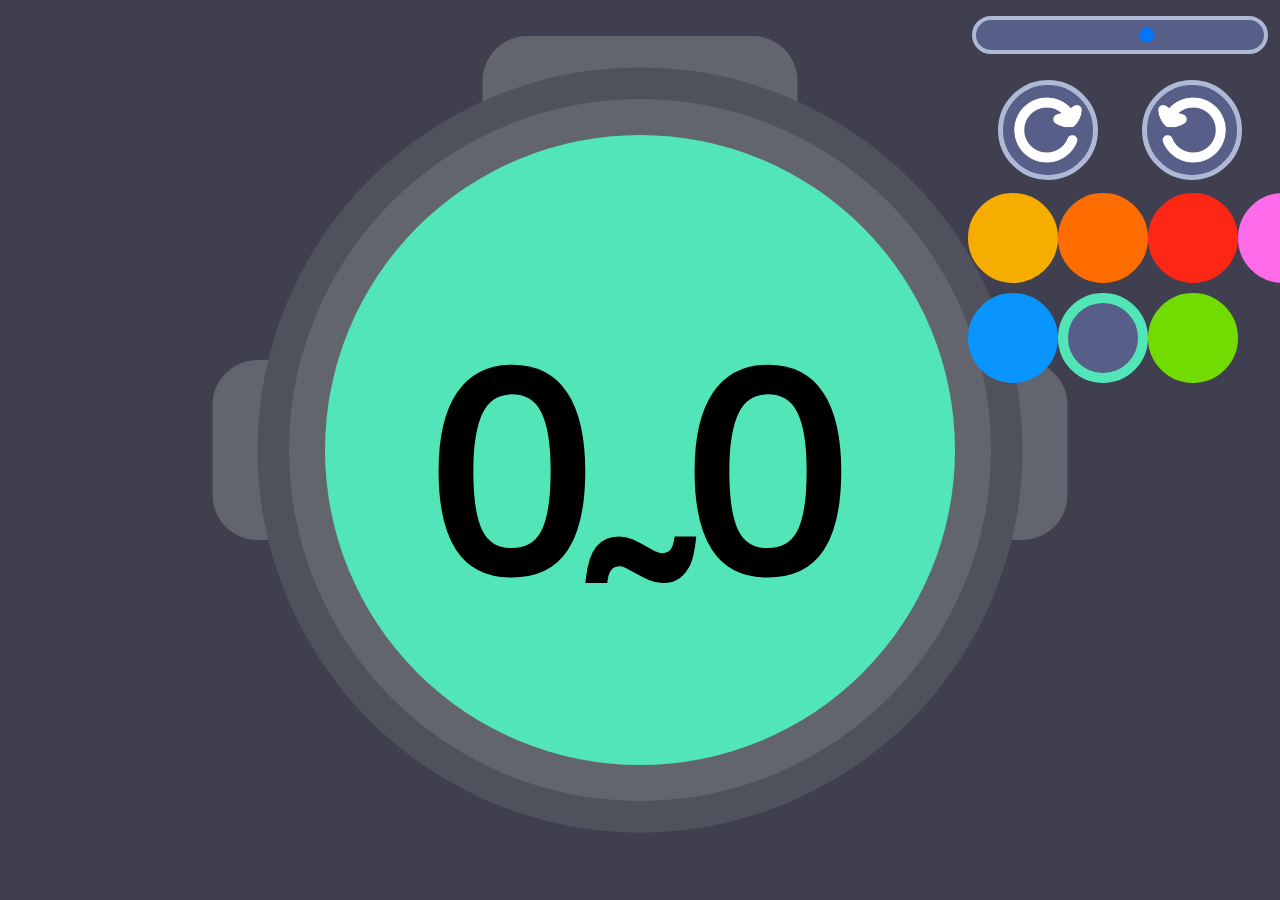
==== face/index.html @ ad53507c "face maker" ====
<!DOCTYPE html>
<html lang="en">
<head>
    <meta charset="UTF-8">
    <meta name="viewport" content="width=device-width, initial-scale=1.0">
    <title>CW Face Maker</title>
    <link rel="stylesheet" href="style.css">
</head>
<body>
    <div>
        <div id="visorTop"></div>
        <div id="visorSides"></div>
        <div id="visorOuter"></div>
        <div id="visorInner"></div>
    </div>
    <div id="face">
        <input id="faceText" style="font-size: 20vmin" contenteditable oninput="textChange()" value="0˜0">
    </div>

    <div id="controls">
        <input autocomplete="off" type="range" name="size" id="controlSize" min=20 max=40 step=4 oninput="sizeChange(this.value)"><br>
        <div id="controlButtons">
            <button><img src="rotate.png" ondragstart="return false" onclick="rotateChange(90)"></button>
            <button><img src="rotate.png" style="transform: scaleX(-1)" ondragstart="return false" onclick="rotateChange(-90)"></button>
        </div>
        <div id="controlColors">
            <input autocomplete="off" type="radio" class="color" name="color" color="Yellow" style="background: var(--colorYellow); border-color: var(--colorYellow)" oninput="colorChange(this)">
            <input autocomplete="off" type="radio" class="color" name="color"  color="Orange" style="background: var(--colorOrange); border-color: var(--colorOrange)" oninput="colorChange(this)">
            <input autocomplete="off" type="radio" class="color" name="color"  color="Red" style="background: var(--colorRed); border-color: var(--colorRed)" oninput="colorChange(this)">
            <input autocomplete="off" type="radio" class="color" name="color"  color="Pink" style="background: var(--colorPink); border-color: var(--colorPink)" oninput="colorChange(this)">
            <input autocomplete="off" type="radio" class="color" name="color"  color="Blue" style="background: var(--colorBlue); border-color: var(--colorBlue)" oninput="colorChange(this)">
            <input autocomplete="off" checked type="radio" class="color" name="color"  color="Aqua" style="background: var(--colorAqua); border-color: var(--colorAqua)" oninput="colorChange(this)">
            <input autocomplete="off" type="radio" class="color" name="color"  color="Green" style="background: var(--colorGreen); border-color: var(--colorGreen)" oninput="colorChange(this)">
        </div>
    </div>

    <script>
        const faceText = document.querySelector("#faceText")
        const controlSize = document.querySelector("#controlSize")
        const colors = document.querySelectorAll("input[type=radio]")

        let data = {
            rotation: 180,
            size: 32,
            color: "Aqua",
            text: "0˜0"
        }

        faceText.style = `font-size: ${data.size}vmin`
        faceText.value = data.text
        document.documentElement.style.setProperty("--faceRotation", data.rotation + "deg")

        function sizeChange(value){
            data.size = value
            faceText.style = `font-size: ${data.size}vmin`
        }

        function rotateChange(value){
            data.rotation += value
            data.rotation %= 360
            document.documentElement.style.setProperty("--faceRotation", data.rotation + "deg")
        }

        function textChange(){
            text = faceText.value.substring(0, 3)
            faceText.value = text
        }

        function colorChange(element){
            data.color = element.getAttribute("color")
            faceText.parentElement.style.backgroundColor = `var(--color${data.color})`
            for(let color of colors) color.removeAttribute("checked")
            element.setAttribute("checked", "")
        }
    </script>
</body>
</html>
---- face/style.css ----
@font-face {
    font-family: LiberationSans;
    src: url(LiberationSans.ttf);
}

:root {
    --faceRotation: 90deg;

    --colorYellow: #F5AD00;
    --colorOrange: #FF6D01;
    --colorRed: #FE2614;
    --colorPink: #FF6BE9;
    --colorBlue: #0A94FE;
    --colorAqua: #52E5B7;
    --colorGreen: #72DB00;

    --greyBright: #62656E;
    --greyDark: #4F515C;
    --greyBackground: #403F4F;

    --controlBorder: #AEBAD5;
    --controlInner: #575F89;
}

body {
    background: var(--greyBackground);
    overflow: hidden;
}


/* Face */

#face {
    background: var(--colorAqua);
    position: absolute;
    width: 70vmin;
    height: 70vmin;
    left: 50vw;
    top: 50vh;
    transform: translate(-50%, -50%);
    border-radius: 50%;
}

#faceText {
    appearance: none;
    background: none;
    border: none;
    outline: none;
    font-family: LiberationSans;
    font-weight: 900;
    width: 100%;
    height: 100%;
    text-align: center;
    border-radius: 50%;
    position: absolute;
    left: 50%;
    top: 50%;
    padding-bottom: 0.15em;
    line-height: 100%;
    box-sizing: border-box;
    transform: translateX(-50%) translateY(-50%) rotate(var(--faceRotation));
}


/* Visor */

#visorInner {
    background: var(--greyBright);
    width: 78vmin;
    height: 78vmin;
    position: absolute;
    left: 50%;
    top: 50%;
    transform: translateX(-50%) translateY(-50%);
    border-radius: 50%
}

#visorOuter {
    background: var(--greyDark);
    width: 85vmin;
    height: 85vmin;
    position: absolute;
    left: 50%;
    top: 50%;
    transform: translateX(-50%) translateY(-50%);
    border-radius: 50%;
}

#visorSides {
    background: var(--greyBright);
    width: 95vmin;
    height: 20vmin;
    position: absolute;
    left: 50%;
    top: 50%;
    transform: translateX(-50%) translateY(-50%);
    border-radius: 5vmin;
}

#visorTop {
    background: var(--greyBright);
    width: 35vmin;
    height: 50vmin;
    position: absolute;
    left: 50%;
    top: 50%;
    transform: translateX(-50%) translateY(-92%);
    border-radius: 5vmin;
}

/* Controls */
@media (min-aspect-ratio: 1/1) {
    #controls {
        position: absolute;
        padding: 8px;
        box-sizing: border-box;
        left: 75vw;
        width: 25vw;
    }

    #controlSize {
        appearance: none;
        height: 30px;
        background: var(--controlInner);
        border: 4px solid var(--controlBorder);
        border-radius: 20px;
        display: block;
        margin: 0 auto;
        width: calc(100% - 16px);
    }

    #controlColors {
        display: grid;
        grid-template-columns: 1fr 1fr 1fr 1fr;
        width: 100%;
    }
}

@media (max-aspect-ratio: 1/1) {
    #controls {
        position: absolute;
        padding: 8px;
        box-sizing: border-box;
        width: 100vw;
    }

    #controlSize {
        appearance: none;
        height: 30px;
        background: var(--controlInner);
        border: 4px solid var(--controlBorder);
        border-radius: 20px;
        display: block;
        margin: 0;
        width: 90vw;
    }

    #controlColors {
        display: grid;
        grid-template-columns: 1fr 1fr 1fr 1fr;
        position: absolute;
        top: 75vh;
        left: 0px;
        width: 100vw;
    }
}

#controlSize::-webkit-slider-thumb {
    height: 30px;
    width: 30px;
    background: var(--controlInner);
    border: 4px solid var(--controlBorder);
}

#controlSize::-moz-range-thumb {
    height: 30px;
    width: 30px;
    background: var(--controlBorder);
    border: 4px solid white;
    border-radius: 50%;
}

#controlButtons {
    display: grid;
    grid-template-columns: 1fr 1fr;
    padding: 8px;
}

#controls button {
    height: 100px;
    width: 100px;
    background: var(--controlInner);
    border: 5px solid var(--controlBorder);
    padding: 10px;
    margin: 0 auto;
    border-radius: 50%;
    user-select: none;
}

#controls button img {
    height: 100%;
    width: 100%;
}

#controls button:active {
    filter: brightness(90%) !important;
}

#controls button:hover {
    filter: brightness(110%);
}

.color {
    appearance: none;
    border-width: 10px !important;
    height: 90px;
    width: 90px;
    border: 5px solid var(--controlBorder);
    margin: 0 auto;
    border-radius: 50%;
    user-select: none;
    margin: 5px auto;
}

.color[checked] {
    background: var(--controlInner) !important;
}
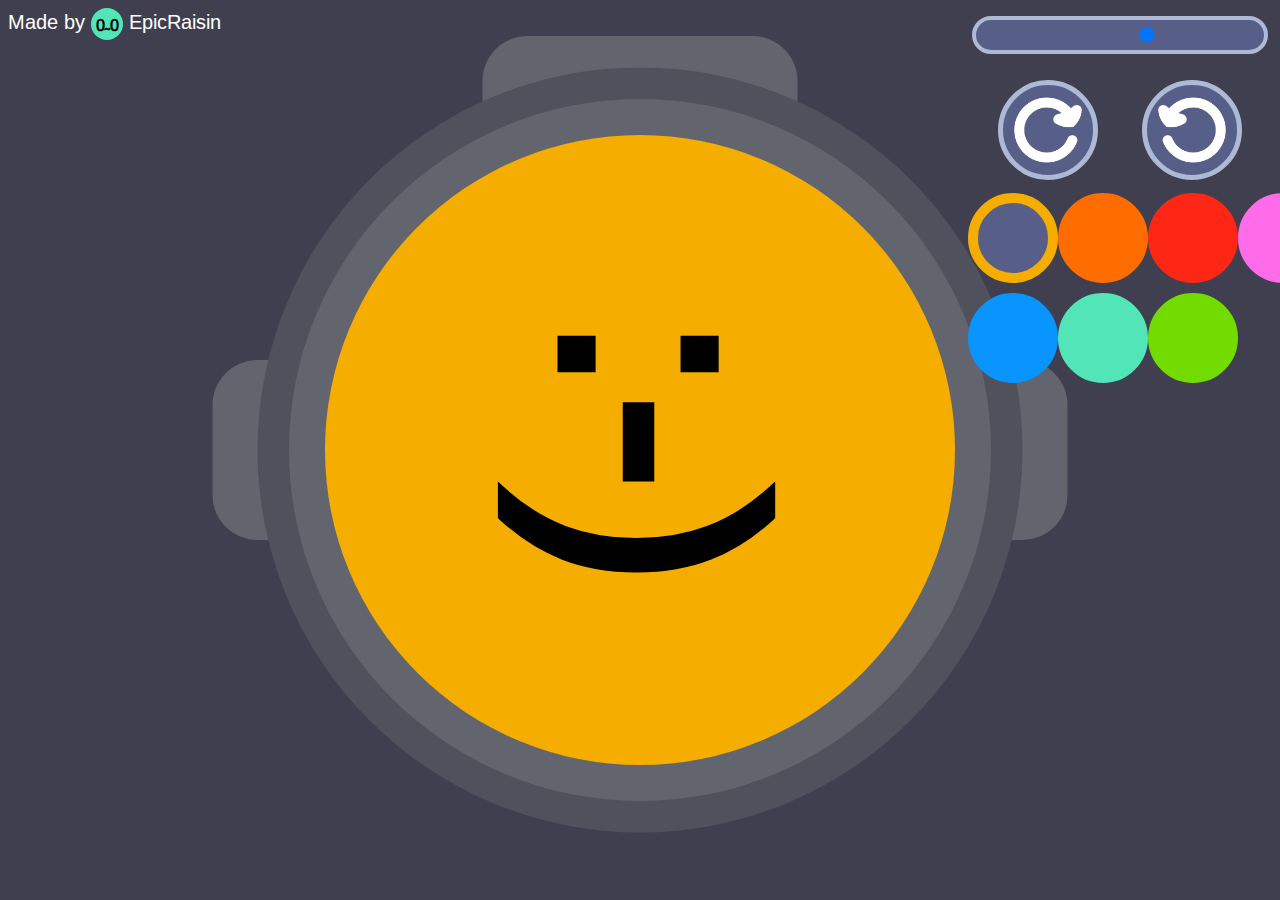
==== commit 75935296: "me" ====
--- a/face/index.html
+++ b/face/index.html
@@ -14,7 +14,7 @@
         <div id="visorInner"></div>
     </div>
     <div id="face">
-        <input id="faceText" style="font-size: 20vmin" contenteditable oninput="textChange()" value="0˜0">
+        <input id="faceText" style="font-size: 20vmin" contenteditable oninput="textChange()" value=":-)">
     </div>
 
     <div id="controls">
@@ -24,15 +24,21 @@
             <button><img src="rotate.png" style="transform: scaleX(-1)" ondragstart="return false" onclick="rotateChange(-90)"></button>
         </div>
         <div id="controlColors">
-            <input autocomplete="off" type="radio" class="color" name="color" color="Yellow" style="background: var(--colorYellow); border-color: var(--colorYellow)" oninput="colorChange(this)">
+            <input autocomplete="off" checked type="radio" class="color" name="color" color="Yellow" style="background: var(--colorYellow); border-color: var(--colorYellow)" oninput="colorChange(this)">
             <input autocomplete="off" type="radio" class="color" name="color"  color="Orange" style="background: var(--colorOrange); border-color: var(--colorOrange)" oninput="colorChange(this)">
             <input autocomplete="off" type="radio" class="color" name="color"  color="Red" style="background: var(--colorRed); border-color: var(--colorRed)" oninput="colorChange(this)">
             <input autocomplete="off" type="radio" class="color" name="color"  color="Pink" style="background: var(--colorPink); border-color: var(--colorPink)" oninput="colorChange(this)">
             <input autocomplete="off" type="radio" class="color" name="color"  color="Blue" style="background: var(--colorBlue); border-color: var(--colorBlue)" oninput="colorChange(this)">
-            <input autocomplete="off" checked type="radio" class="color" name="color"  color="Aqua" style="background: var(--colorAqua); border-color: var(--colorAqua)" oninput="colorChange(this)">
+            <input autocomplete="off" type="radio" class="color" name="color"  color="Aqua" style="background: var(--colorAqua); border-color: var(--colorAqua)" oninput="colorChange(this)">
             <input autocomplete="off" type="radio" class="color" name="color"  color="Green" style="background: var(--colorGreen); border-color: var(--colorGreen)" oninput="colorChange(this)">
         </div>
     </div>
+
+    <div id="credits">Made by <span style="font-size: 12pt" id="epicraisin">0˜0</span> EpicRaisin</div>
+
+    <div id="nomobile" style="display: none">
+        <h1>Sorry, mobile isnt supported. I'll probably make it work later</h1>
+            <h2>- <span style="font-size: 15pt" id="epicraisin">0˜0</span> EpicRaisin</h2></div>
 
     <script>
         const faceText = document.querySelector("#faceText")
@@ -40,10 +46,10 @@
         const colors = document.querySelectorAll("input[type=radio]")
 
         let data = {
-            rotation: 180,
+            rotation: 90,
             size: 32,
-            color: "Aqua",
-            text: "0˜0"
+            color: "Yellow",
+            text: ":-)"
         }
 
         faceText.style = `font-size: ${data.size}vmin`
--- a/face/style.css
+++ b/face/style.css
@@ -31,7 +31,7 @@
 /* Face */
 
 #face {
-    background: var(--colorAqua);
+    background: var(--colorYellow);
     position: absolute;
     width: 70vmin;
     height: 70vmin;
@@ -224,4 +224,47 @@
 
 .color[checked] {
     background: var(--controlInner) !important;
+}
+
+
+/* mobile */
+
+@media not all and (hover: hover) {
+    #nomobile {
+        display: block !important;
+        position: fixed;
+        top: 0px;
+        left: 0px;
+        width: 100vw;
+        height: 100vh;
+        font-family: LiberationSans;
+        background: var(--colorBlue);
+        color: white;
+        padding: 10px;
+    }
+}
+
+#epicraisin {
+    display: inline-flex;
+    align-items: center;
+    flex-direction: row;
+    transform: rotate(180deg);
+    color: black;
+    background: var(--colorAqua);
+    border-radius: 50%;
+    font-weight: 900;
+    width: 2em;
+    height: 2em;
+    padding: 0.25em;
+    box-sizing: border-box;
+    user-select: none;
+}
+
+
+/* vanity */
+
+#credits {
+    font-family: LiberationSans;
+    color: white;
+    font-size: 15pt;
 }